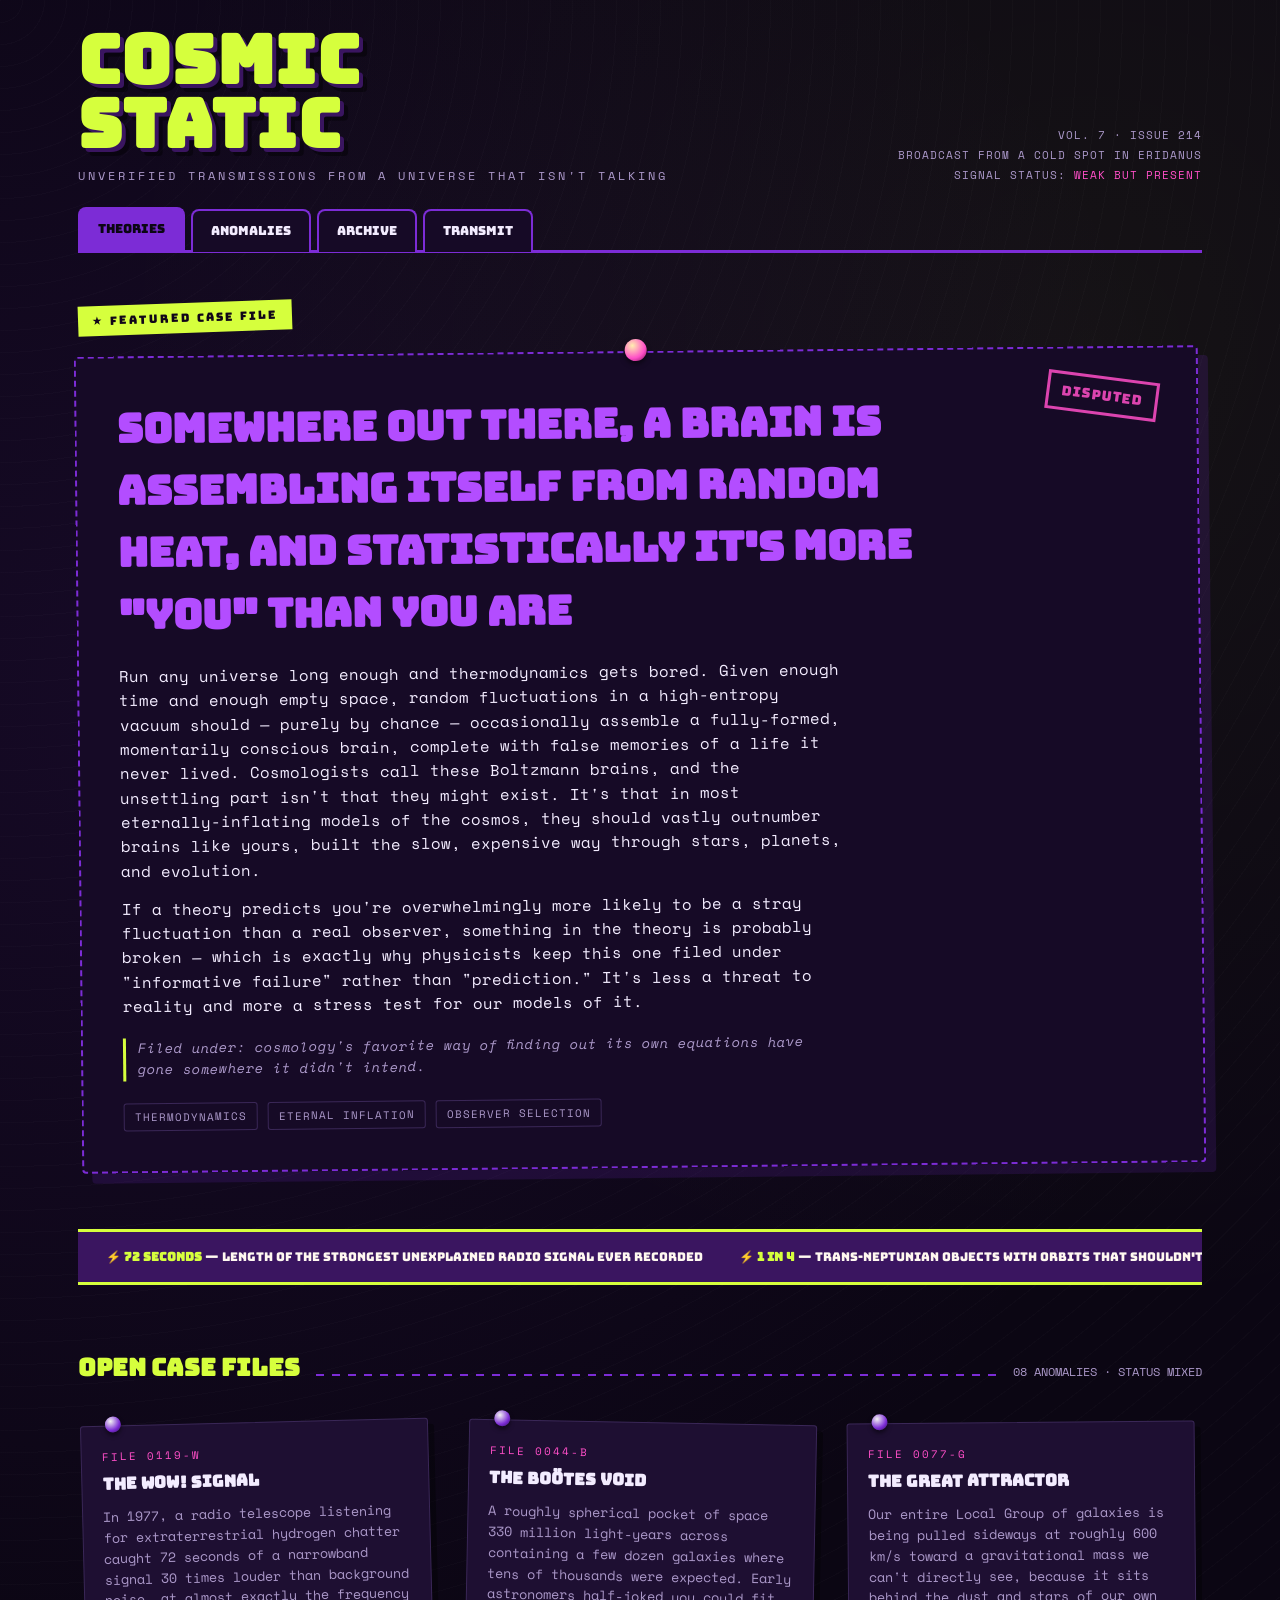
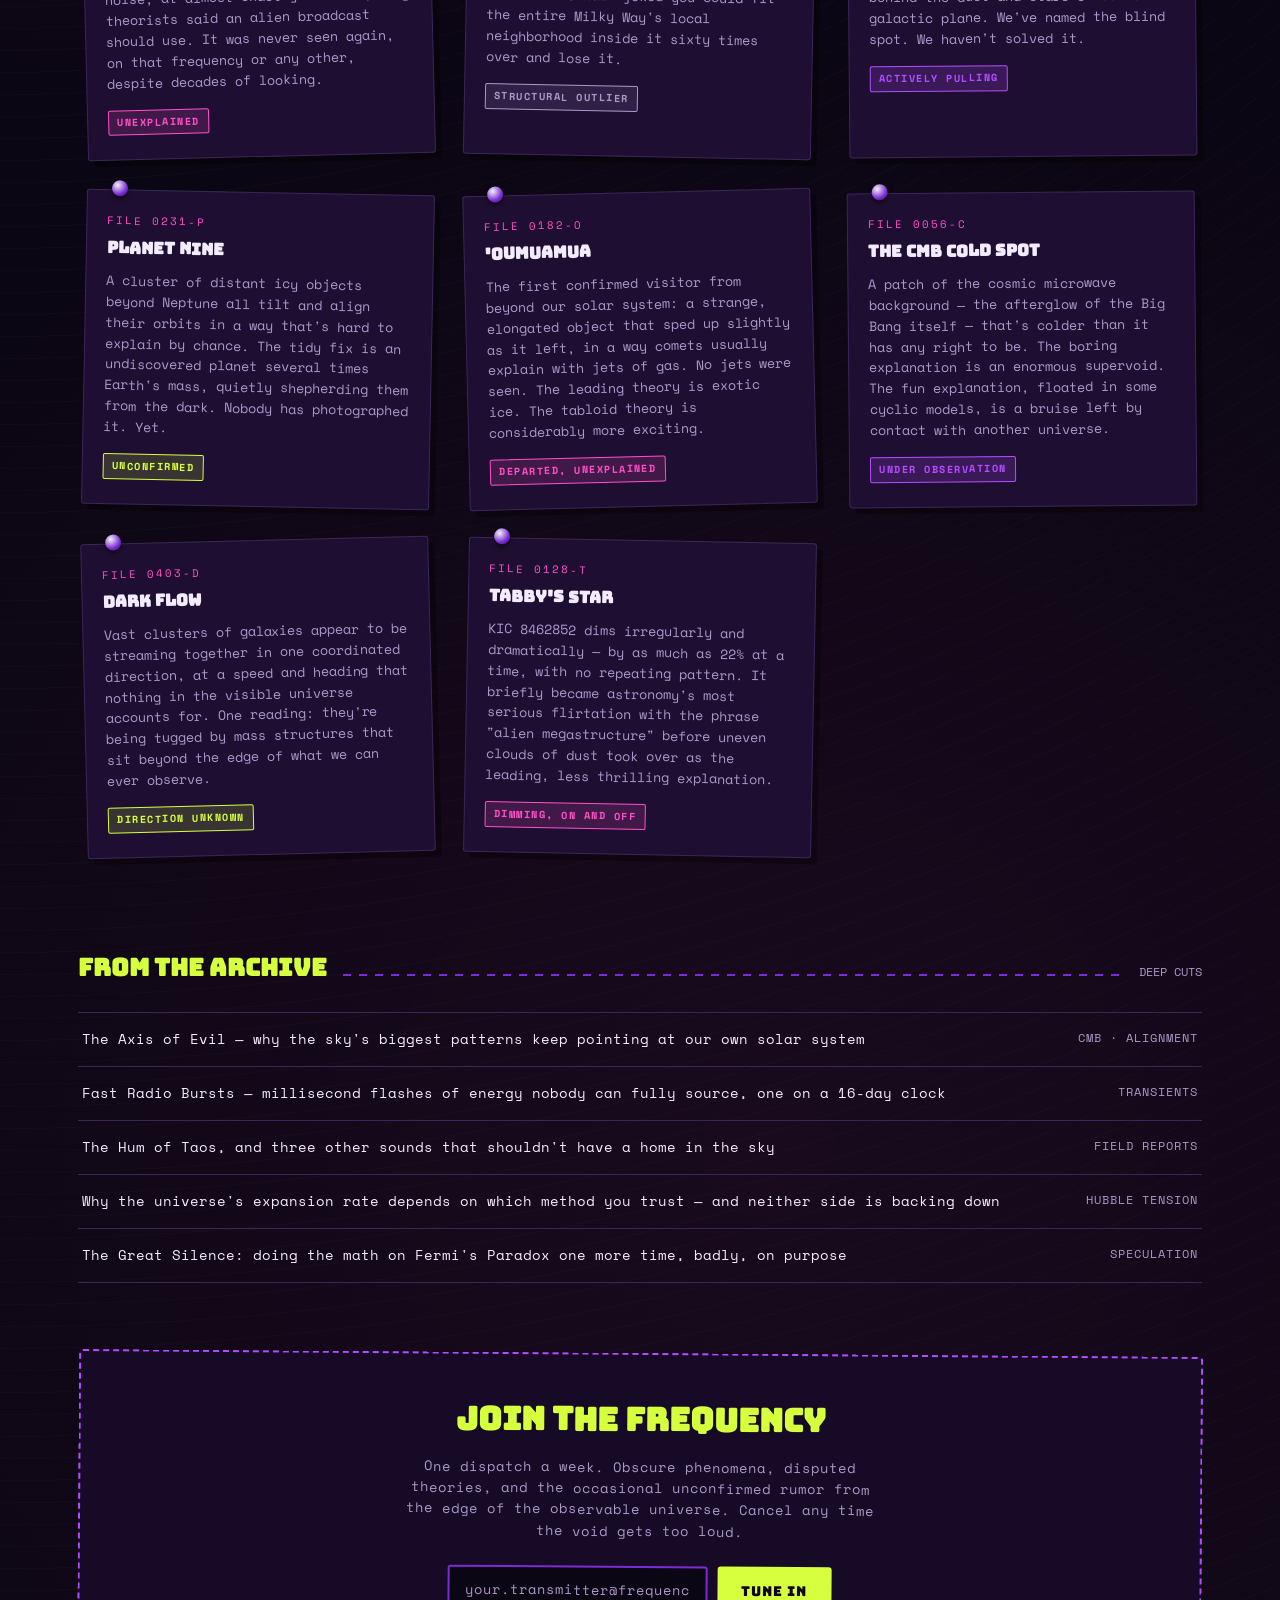
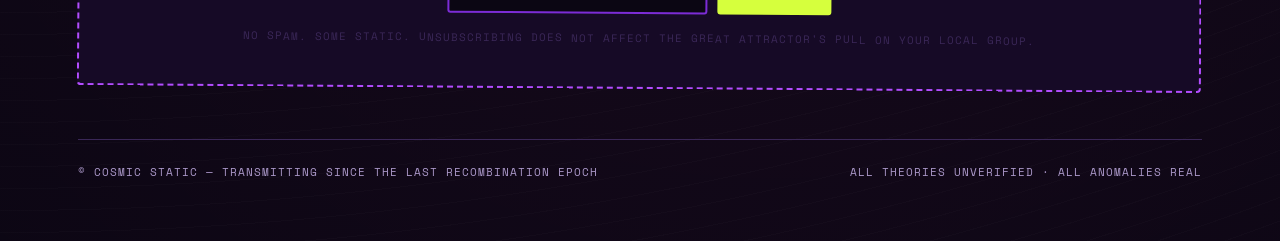
==== index.html @ b50a3d2d "Rename cosmic-static.html to index.html" ====
<!DOCTYPE html>
<html lang="en">
<head>
<meta charset="UTF-8">
<meta name="viewport" content="width=device-width, initial-scale=1.0">
<title>COSMIC STATIC — Unverified Transmissions From the Universe</title>
<link rel="preconnect" href="https://fonts.googleapis.com">
<link href="https://fonts.googleapis.com/css2?family=Bungee&family=Space+Mono:ital,wght@0,400;0,700;1,400&display=swap" rel="stylesheet">
<style>
  :root{
    --bg:        #0b0613;
    --bg-panel:  #160a26;
    --bg-panel2: #1e0f32;
    --purple-deep:  #3a1560;
    --purple:       #7c2cd6;
    --purple-bright:#c874ff;
    --violet:    #b34dff;
    --lime:      #d6ff3d;
    --pink:      #ff4fc8;
    --text:      #f3ecff;
    --muted:     #ab98c9;
    --line:      #3a2757;
  }

  *{ box-sizing:border-box; margin:0; padding:0; }

  body{
    background-color: var(--bg);
    background-image:
      radial-gradient(circle at 15% 20%, rgba(124,44,214,0.10), transparent 35%),
      radial-gradient(circle at 85% 10%, rgba(214,255,61,0.05), transparent 30%),
      radial-gradient(circle at 60% 80%, rgba(255,79,200,0.06), transparent 40%),
      repeating-radial-gradient(circle at 0 0, rgba(255,255,255,0.015) 0, rgba(255,255,255,0.015) 1px, transparent 1px, transparent 22px);
    color: var(--text);
    font-family:'Space Mono', monospace;
    line-height:1.55;
    padding-bottom: 60px;
  }

  a{ color:inherit; }

  .wrap{
    max-width:1180px;
    margin:0 auto;
    padding:0 28px;
  }

  /* ===== MASTHEAD ===== */
  header.masthead{
    border-bottom: 3px solid var(--purple);
    padding: 28px 0 0 0;
    position:relative;
  }
  .masthead-inner{
    display:flex;
    justify-content:space-between;
    align-items:flex-end;
    flex-wrap:wrap;
    gap:16px;
    padding-bottom:22px;
  }
  .logo-block h1{
    font-family:'Bungee', sans-serif;
    font-size: clamp(2.4rem, 6vw, 4.2rem);
    letter-spacing:1px;
    color: var(--lime);
    text-shadow: 4px 4px 0 var(--purple-deep), 8px 8px 0 rgba(0,0,0,0.4);
    line-height:0.95;
  }
  .logo-block .sub{
    margin-top:10px;
    color: var(--muted);
    font-size:0.78rem;
    letter-spacing:3px;
    text-transform:uppercase;
  }
  .masthead-meta{
    text-align:right;
    font-size:0.7rem;
    color: var(--muted);
    letter-spacing:1px;
    line-height:1.8;
  }
  .masthead-meta .blink-free{
    color: var(--pink);
  }

  nav.tabs{
    display:flex;
    gap:6px;
    flex-wrap:wrap;
  }
  nav.tabs a{
    font-family:'Bungee', sans-serif;
    font-size:0.78rem;
    text-decoration:none;
    color: var(--text);
    background: var(--bg-panel);
    border: 2px solid var(--purple);
    border-bottom:none;
    padding:10px 18px 12px 18px;
    border-radius: 8px 8px 0 0;
    transform: translateY(2px);
  }
  nav.tabs a:first-child{
    background: var(--purple);
    color: var(--bg);
    transform: translateY(0);
  }
  nav.tabs a:hover{
    background: var(--purple-deep);
    color: var(--lime);
  }

  /* ===== HERO / FEATURED CASE FILE ===== */
  section.hero{
    margin-top:50px;
    position:relative;
  }
  .hero-label{
    display:inline-block;
    font-family:'Bungee', sans-serif;
    font-size:0.72rem;
    letter-spacing:2px;
    background: var(--lime);
    color: #100519;
    padding:6px 14px;
    transform: rotate(-2deg);
    margin-bottom:18px;
  }

  .hero-card{
    background: var(--bg-panel);
    border: 2px dashed var(--purple);
    border-radius: 4px;
    padding: 40px;
    position:relative;
    transform: rotate(-0.6deg);
    box-shadow: 10px 10px 0 rgba(124,44,214,0.15);
  }
  .hero-card::before{
    content:"";
    position:absolute;
    top:-14px; left:50%;
    transform:translateX(-50%);
    width:22px; height:22px;
    background: radial-gradient(circle at 35% 30%, #ffefb0, var(--pink) 60%, #7a0f4f 100%);
    border-radius:50%;
    box-shadow: 0 3px 5px rgba(0,0,0,0.5);
  }
  .stamp{
    position:absolute;
    top:28px; right:38px;
    font-family:'Bungee', sans-serif;
    font-size:0.85rem;
    color: var(--pink);
    border: 3px solid var(--pink);
    padding: 6px 12px;
    transform: rotate(8deg);
    letter-spacing:1px;
    opacity:0.85;
  }
  .hero-card h2{
    font-family:'Bungee', sans-serif;
    font-size: clamp(1.6rem, 3.4vw, 2.5rem);
    color: var(--violet);
    max-width: 80%;
    margin-bottom:18px;
  }
  .hero-card p{
    color: var(--text);
    max-width: 720px;
    font-size:0.98rem;
    margin-bottom:14px;
  }
  .hero-card p.dossier-note{
    color: var(--muted);
    font-style: italic;
    font-size:0.85rem;
    border-left: 3px solid var(--lime);
    padding-left:12px;
    margin-top:20px;
  }
  .hero-tags{
    margin-top:22px;
    display:flex;
    gap:10px;
    flex-wrap:wrap;
  }
  .tag{
    font-size:0.68rem;
    letter-spacing:1px;
    padding:5px 10px;
    border:1px solid var(--line);
    color: var(--muted);
    border-radius:3px;
  }

  /* ===== SECTION HEADS ===== */
  .section-head{
    display:flex;
    align-items:baseline;
    gap:16px;
    margin: 64px 0 26px 0;
  }
  .section-head h3{
    font-family:'Bungee', sans-serif;
    font-size:1.5rem;
    color: var(--lime);
  }
  .section-head .rule{
    flex:1;
    height:2px;
    background: repeating-linear-gradient(90deg, var(--purple), var(--purple) 8px, transparent 8px, transparent 16px);
  }
  .section-head span.count{
    color: var(--muted);
    font-size:0.75rem;
  }

  /* ===== CORKBOARD GRID ===== */
  .board{
    display:grid;
    grid-template-columns: repeat(auto-fill, minmax(260px, 1fr));
    gap: 34px;
    padding: 10px 6px 30px 6px;
  }

  .card{
    background: var(--bg-panel2);
    border: 1px solid var(--line);
    border-radius:3px;
    padding: 22px 20px 24px 20px;
    position:relative;
    box-shadow: 6px 6px 0 rgba(0,0,0,0.35);
  }
  .card:nth-child(odd){  transform: rotate(-1.4deg); }
  .card:nth-child(even){ transform: rotate(1.1deg); }
  .card:nth-child(3n){   transform: rotate(-0.5deg); }

  .card::before{
    content:"";
    position:absolute;
    top:-10px; left:24px;
    width:16px; height:16px;
    border-radius:50%;
    background: radial-gradient(circle at 35% 30%, #f2f2f2, var(--purple) 60%, #2a0e4c 100%);
    box-shadow: 0 3px 4px rgba(0,0,0,0.5);
  }
  .card .file-no{
    font-size:0.68rem;
    color: var(--pink);
    letter-spacing:2px;
    margin-bottom:8px;
  }
  .card h4{
    font-family:'Bungee', sans-serif;
    font-size:1.02rem;
    color: var(--text);
    margin-bottom:12px;
    line-height:1.3;
  }
  .card p{
    font-size:0.84rem;
    color: var(--muted);
    margin-bottom:14px;
  }
  .status{
    display:inline-block;
    font-size:0.64rem;
    letter-spacing:1.5px;
    padding:4px 8px;
    border-radius:2px;
    font-weight:bold;
  }
  .status.unresolved{ background: rgba(214,255,61,0.15); color: var(--lime); border:1px solid var(--lime); }
  .status.disputed{   background: rgba(255,79,200,0.15); color: var(--pink); border:1px solid var(--pink); }
  .status.active{     background: rgba(179,77,255,0.18); color: var(--violet); border:1px solid var(--violet); }
  .status.classified{ background: rgba(171,152,201,0.12); color: var(--muted); border:1px solid var(--muted); }

  /* ===== STATIC STRIP ===== */
  .static-strip{
    margin-top:60px;
    background: var(--purple-deep);
    border-top: 3px solid var(--lime);
    border-bottom: 3px solid var(--lime);
    padding: 16px 0;
    overflow-x:auto;
  }
  .static-strip .strip-inner{
    display:flex;
    gap:36px;
    font-family:'Bungee', sans-serif;
    font-size:0.75rem;
    color: var(--bg);
    white-space:nowrap;
    padding:0 28px;
  }
  .static-strip .strip-inner span{
    color: #fff8f0;
  }
  .static-strip .strip-inner b{ color: var(--lime); }

  /* ===== ARCHIVE / TICKER LIST ===== */
  .archive-list{
    margin-top:10px;
    border-top:1px solid var(--line);
  }
  .archive-row{
    display:flex;
    justify-content:space-between;
    gap:20px;
    padding:16px 4px;
    border-bottom:1px solid var(--line);
    font-size:0.85rem;
  }
  .archive-row .a-title{ color: var(--text); }
  .archive-row .a-tag{ color: var(--muted); font-size:0.72rem; letter-spacing:1px; white-space:nowrap; }

  /* ===== SUBSCRIBE / FOOTER ===== */
  .subscribe{
    margin-top: 70px;
    background: var(--bg-panel);
    border: 2px dashed var(--violet);
    border-radius:4px;
    padding: 40px;
    text-align:center;
    transform: rotate(0.4deg);
  }
  .subscribe h3{
    font-family:'Bungee', sans-serif;
    font-size: clamp(1.3rem, 3vw, 2rem);
    color: var(--lime);
    margin-bottom:12px;
  }
  .subscribe p{
    color: var(--muted);
    max-width:480px;
    margin: 0 auto 24px auto;
    font-size:0.86rem;
  }
  .subscribe form{
    display:flex;
    justify-content:center;
    gap:10px;
    flex-wrap:wrap;
  }
  .subscribe input[type=email]{
    background: var(--bg);
    border: 2px solid var(--purple);
    color: var(--text);
    padding: 12px 16px;
    font-family:'Space Mono', monospace;
    font-size:0.85rem;
    border-radius:3px;
    min-width:260px;
  }
  .subscribe input[type=email]::placeholder{ color: var(--muted); }
  .subscribe button{
    font-family:'Bungee', sans-serif;
    background: var(--lime);
    color: #100519;
    border: none;
    padding: 12px 24px;
    font-size:0.85rem;
    border-radius:3px;
    cursor:pointer;
    letter-spacing:1px;
  }
  .subscribe button:hover{ background: var(--pink); color:#fff; }
  .fine-print{
    margin-top:16px;
    font-size:0.68rem;
    color: var(--line);
    letter-spacing:1px;
  }

  footer{
    margin-top:50px;
    padding-top:24px;
    border-top:1px solid var(--line);
    display:flex;
    justify-content:space-between;
    flex-wrap:wrap;
    gap:12px;
    font-size:0.68rem;
    color: var(--muted);
    letter-spacing:1px;
  }

  @media (max-width:600px){
    .hero-card{ padding:26px; }
    .hero-card h2{ max-width:100%; }
    .stamp{ position:static; display:inline-block; margin-bottom:16px; transform:rotate(-3deg); }
  }
</style>
</head>
<body>

<div class="wrap">

  <header class="masthead">
    <div class="masthead-inner">
      <div class="logo-block">
        <h1>COSMIC<br>STATIC</h1>
        <div class="sub">Unverified transmissions from a universe that isn't talking</div>
      </div>
      <div class="masthead-meta">
        VOL. 7 · ISSUE 214<br>
        BROADCAST FROM A COLD SPOT IN ERIDANUS<br>
        SIGNAL STATUS: <span class="blink-free">WEAK BUT PRESENT</span>
      </div>
    </div>
    <nav class="tabs">
      <a href="#">THEORIES</a>
      <a href="#anomalies">ANOMALIES</a>
      <a href="#archive">ARCHIVE</a>
      <a href="#transmit">TRANSMIT</a>
    </nav>
  </header>

  <section class="hero">
    <div class="hero-label">★ FEATURED CASE FILE</div>
    <div class="hero-card">
      <div class="stamp">DISPUTED</div>
      <h2>Somewhere Out There, a Brain Is Assembling Itself From Random Heat, and Statistically It's More "You" Than You Are</h2>
      <p>
        Run any universe long enough and thermodynamics gets bored. Given enough time and enough empty space, random fluctuations
        in a high-entropy vacuum should — purely by chance — occasionally assemble a fully-formed, momentarily conscious brain,
        complete with false memories of a life it never lived. Cosmologists call these Boltzmann brains, and the unsettling part
        isn't that they might exist. It's that in most eternally-inflating models of the cosmos, they should vastly outnumber
        brains like yours, built the slow, expensive way through stars, planets, and evolution.
      </p>
      <p>
        If a theory predicts you're overwhelmingly more likely to be a stray fluctuation than a real observer, something in the
        theory is probably broken — which is exactly why physicists keep this one filed under "informative failure" rather than
        "prediction." It's less a threat to reality and more a stress test for our models of it.
      </p>
      <p class="dossier-note">Filed under: cosmology's favorite way of finding out its own equations have gone somewhere it didn't intend.</p>
      <div class="hero-tags">
        <span class="tag">THERMODYNAMICS</span>
        <span class="tag">ETERNAL INFLATION</span>
        <span class="tag">OBSERVER SELECTION</span>
      </div>
    </div>
  </section>

  <div class="static-strip">
    <div class="strip-inner">
      <span>⚡ <b>72 SECONDS</b> — length of the strongest unexplained radio signal ever recorded</span>
      <span>⚡ <b>1 IN 4</b> — trans-Neptunian objects with orbits that shouldn't line up, but do</span>
      <span>⚡ <b>16 DAYS</b> — the cycle on which one fast radio burst source keeps clearing its throat</span>
      <span>⚡ <b>330M LY</b> — width of the emptiest place we've ever mapped</span>
      <span>⚡ <b>22%</b> — how much one star's light vanished, with no agreed-upon reason</span>
    </div>
  </div>

  <section id="anomalies">
    <div class="section-head">
      <h3>OPEN CASE FILES</h3>
      <div class="rule"></div>
      <span class="count">08 ANOMALIES · STATUS MIXED</span>
    </div>

    <div class="board">

      <div class="card">
        <div class="file-no">FILE 0119-W</div>
        <h4>The Wow! Signal</h4>
        <p>In 1977, a radio telescope listening for extraterrestrial hydrogen chatter caught 72 seconds of a narrowband
        signal 30 times louder than background noise, at almost exactly the frequency theorists said an alien broadcast
        should use. It was never seen again, on that frequency or any other, despite decades of looking.</p>
        <span class="status disputed">UNEXPLAINED</span>
      </div>

      <div class="card">
        <div class="file-no">FILE 0044-B</div>
        <h4>The Boötes Void</h4>
        <p>A roughly spherical pocket of space 330 million light-years across containing a few dozen galaxies where
        tens of thousands were expected. Early astronomers half-joked you could fit the entire Milky Way's local
        neighborhood inside it sixty times over and lose it.</p>
        <span class="status classified">STRUCTURAL OUTLIER</span>
      </div>

      <div class="card">
        <div class="file-no">FILE 0077-G</div>
        <h4>The Great Attractor</h4>
        <p>Our entire Local Group of galaxies is being pulled sideways at roughly 600 km/s toward a gravitational mass
        we can't directly see, because it sits behind the dust and stars of our own galactic plane. We've named the
        blind spot. We haven't solved it.</p>
        <span class="status active">ACTIVELY PULLING</span>
      </div>

      <div class="card">
        <div class="file-no">FILE 0231-P</div>
        <h4>Planet Nine</h4>
        <p>A cluster of distant icy objects beyond Neptune all tilt and align their orbits in a way that's hard to explain
        by chance. The tidy fix is an undiscovered planet several times Earth's mass, quietly shepherding them from the
        dark. Nobody has photographed it. Yet.</p>
        <span class="status unresolved">UNCONFIRMED</span>
      </div>

      <div class="card">
        <div class="file-no">FILE 0182-O</div>
        <h4>'Oumuamua</h4>
        <p>The first confirmed visitor from beyond our solar system: a strange, elongated object that sped up slightly
        as it left, in a way comets usually explain with jets of gas. No jets were seen. The leading theory is exotic ice.
        The tabloid theory is considerably more exciting.</p>
        <span class="status disputed">DEPARTED, UNEXPLAINED</span>
      </div>

      <div class="card">
        <div class="file-no">FILE 0056-C</div>
        <h4>The CMB Cold Spot</h4>
        <p>A patch of the cosmic microwave background — the afterglow of the Big Bang itself — that's colder than it has
        any right to be. The boring explanation is an enormous supervoid. The fun explanation, floated in some cyclic
        models, is a bruise left by contact with another universe.</p>
        <span class="status active">UNDER OBSERVATION</span>
      </div>

      <div class="card">
        <div class="file-no">FILE 0403-D</div>
        <h4>Dark Flow</h4>
        <p>Vast clusters of galaxies appear to be streaming together in one coordinated direction, at a speed and heading
        that nothing in the visible universe accounts for. One reading: they're being tugged by mass structures that sit
        beyond the edge of what we can ever observe.</p>
        <span class="status unresolved">DIRECTION UNKNOWN</span>
      </div>

      <div class="card">
        <div class="file-no">FILE 0128-T</div>
        <h4>Tabby's Star</h4>
        <p>KIC 8462852 dims irregularly and dramatically — by as much as 22% at a time, with no repeating pattern. It briefly
        became astronomy's most serious flirtation with the phrase "alien megastructure" before uneven clouds of dust took
        over as the leading, less thrilling explanation.</p>
        <span class="status disputed">DIMMING, ON AND OFF</span>
      </div>

    </div>
  </section>

  <section id="archive">
    <div class="section-head">
      <h3>FROM THE ARCHIVE</h3>
      <div class="rule"></div>
      <span class="count">DEEP CUTS</span>
    </div>
    <div class="archive-list">
      <div class="archive-row">
        <span class="a-title">The Axis of Evil — why the sky's biggest patterns keep pointing at our own solar system</span>
        <span class="a-tag">CMB · ALIGNMENT</span>
      </div>
      <div class="archive-row">
        <span class="a-title">Fast Radio Bursts — millisecond flashes of energy nobody can fully source, one on a 16-day clock</span>
        <span class="a-tag">TRANSIENTS</span>
      </div>
      <div class="archive-row">
        <span class="a-title">The Hum of Taos, and three other sounds that shouldn't have a home in the sky</span>
        <span class="a-tag">FIELD REPORTS</span>
      </div>
      <div class="archive-row">
        <span class="a-title">Why the universe's expansion rate depends on which method you trust — and neither side is backing down</span>
        <span class="a-tag">HUBBLE TENSION</span>
      </div>
      <div class="archive-row">
        <span class="a-title">The Great Silence: doing the math on Fermi's Paradox one more time, badly, on purpose</span>
        <span class="a-tag">SPECULATION</span>
      </div>
    </div>
  </section>

  <section id="transmit" class="subscribe">
    <h3>JOIN THE FREQUENCY</h3>
    <p>One dispatch a week. Obscure phenomena, disputed theories, and the occasional unconfirmed rumor from the edge
    of the observable universe. Cancel any time the void gets too loud.</p>
    <form onsubmit="return false;">
      <input type="email" placeholder="your.transmitter@frequency.com" required>
      <button type="submit">TUNE IN</button>
    </form>
    <div class="fine-print">NO SPAM. SOME STATIC. UNSUBSCRIBING DOES NOT AFFECT THE GREAT ATTRACTOR'S PULL ON YOUR LOCAL GROUP.</div>
  </section>

  <footer>
    <span>© COSMIC STATIC — TRANSMITTING SINCE THE LAST RECOMBINATION EPOCH</span>
    <span>ALL THEORIES UNVERIFIED · ALL ANOMALIES REAL</span>
  </footer>

</div>

</body>
</html>
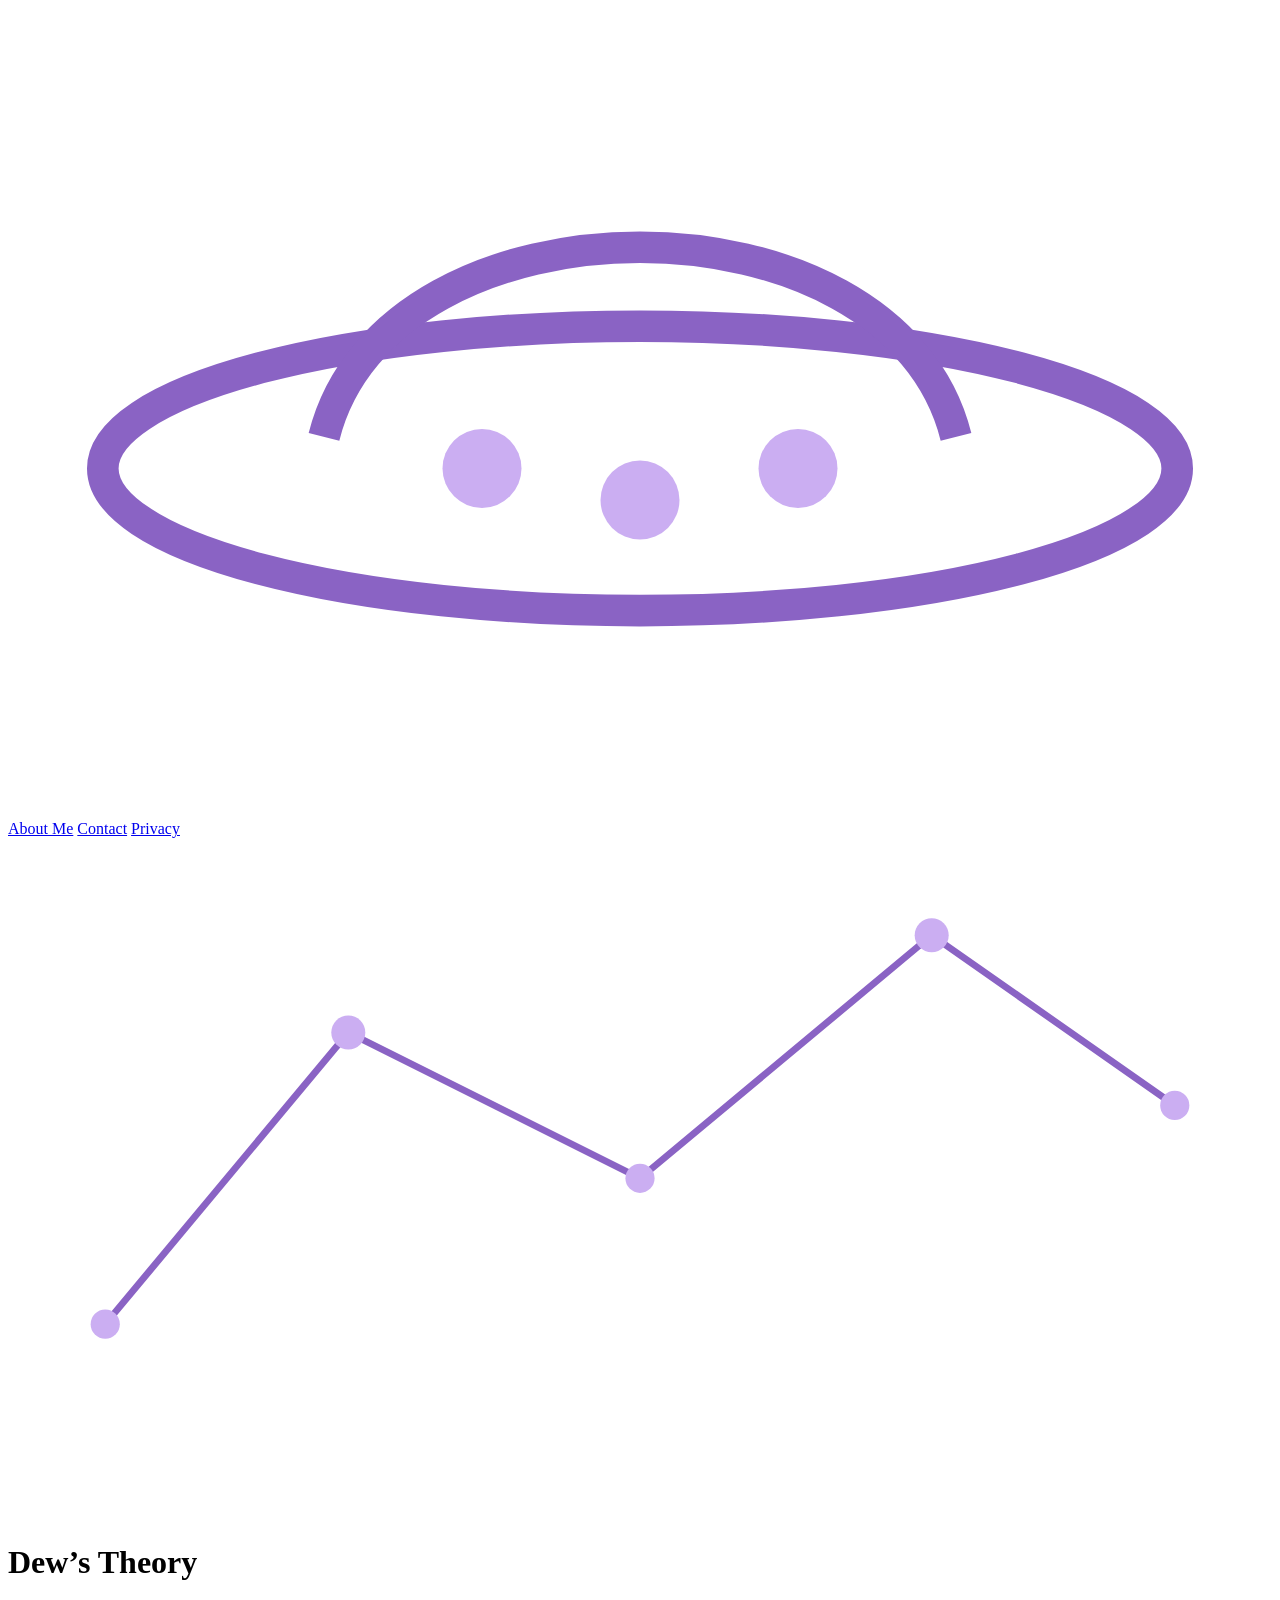
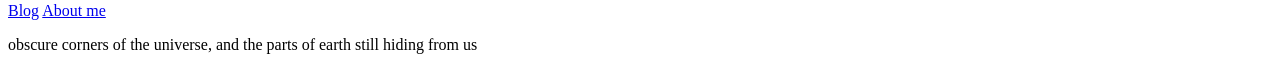
==== commit 87a8c5c1: "Add files via upload" ====
--- a/index.html
+++ b/index.html
@@ -3,589 +3,50 @@
 <head>
 <meta charset="UTF-8">
 <meta name="viewport" content="width=device-width, initial-scale=1.0">
-<title>COSMIC STATIC — Unverified Transmissions From the Universe</title>
-<link rel="preconnect" href="https://fonts.googleapis.com">
-<link href="https://fonts.googleapis.com/css2?family=Bungee&family=Space+Mono:ital,wght@0,400;0,700;1,400&display=swap" rel="stylesheet">
-<style>
-  :root{
-    --bg:        #0b0613;
-    --bg-panel:  #160a26;
-    --bg-panel2: #1e0f32;
-    --purple-deep:  #3a1560;
-    --purple:       #7c2cd6;
-    --purple-bright:#c874ff;
-    --violet:    #b34dff;
-    --lime:      #d6ff3d;
-    --pink:      #ff4fc8;
-    --text:      #f3ecff;
-    --muted:     #ab98c9;
-    --line:      #3a2757;
-  }
-
-  *{ box-sizing:border-box; margin:0; padding:0; }
-
-  body{
-    background-color: var(--bg);
-    background-image:
-      radial-gradient(circle at 15% 20%, rgba(124,44,214,0.10), transparent 35%),
-      radial-gradient(circle at 85% 10%, rgba(214,255,61,0.05), transparent 30%),
-      radial-gradient(circle at 60% 80%, rgba(255,79,200,0.06), transparent 40%),
-      repeating-radial-gradient(circle at 0 0, rgba(255,255,255,0.015) 0, rgba(255,255,255,0.015) 1px, transparent 1px, transparent 22px);
-    color: var(--text);
-    font-family:'Space Mono', monospace;
-    line-height:1.55;
-    padding-bottom: 60px;
-  }
-
-  a{ color:inherit; }
-
-  .wrap{
-    max-width:1180px;
-    margin:0 auto;
-    padding:0 28px;
-  }
-
-  /* ===== MASTHEAD ===== */
-  header.masthead{
-    border-bottom: 3px solid var(--purple);
-    padding: 28px 0 0 0;
-    position:relative;
-  }
-  .masthead-inner{
-    display:flex;
-    justify-content:space-between;
-    align-items:flex-end;
-    flex-wrap:wrap;
-    gap:16px;
-    padding-bottom:22px;
-  }
-  .logo-block h1{
-    font-family:'Bungee', sans-serif;
-    font-size: clamp(2.4rem, 6vw, 4.2rem);
-    letter-spacing:1px;
-    color: var(--lime);
-    text-shadow: 4px 4px 0 var(--purple-deep), 8px 8px 0 rgba(0,0,0,0.4);
-    line-height:0.95;
-  }
-  .logo-block .sub{
-    margin-top:10px;
-    color: var(--muted);
-    font-size:0.78rem;
-    letter-spacing:3px;
-    text-transform:uppercase;
-  }
-  .masthead-meta{
-    text-align:right;
-    font-size:0.7rem;
-    color: var(--muted);
-    letter-spacing:1px;
-    line-height:1.8;
-  }
-  .masthead-meta .blink-free{
-    color: var(--pink);
-  }
-
-  nav.tabs{
-    display:flex;
-    gap:6px;
-    flex-wrap:wrap;
-  }
-  nav.tabs a{
-    font-family:'Bungee', sans-serif;
-    font-size:0.78rem;
-    text-decoration:none;
-    color: var(--text);
-    background: var(--bg-panel);
-    border: 2px solid var(--purple);
-    border-bottom:none;
-    padding:10px 18px 12px 18px;
-    border-radius: 8px 8px 0 0;
-    transform: translateY(2px);
-  }
-  nav.tabs a:first-child{
-    background: var(--purple);
-    color: var(--bg);
-    transform: translateY(0);
-  }
-  nav.tabs a:hover{
-    background: var(--purple-deep);
-    color: var(--lime);
-  }
-
-  /* ===== HERO / FEATURED CASE FILE ===== */
-  section.hero{
-    margin-top:50px;
-    position:relative;
-  }
-  .hero-label{
-    display:inline-block;
-    font-family:'Bungee', sans-serif;
-    font-size:0.72rem;
-    letter-spacing:2px;
-    background: var(--lime);
-    color: #100519;
-    padding:6px 14px;
-    transform: rotate(-2deg);
-    margin-bottom:18px;
-  }
-
-  .hero-card{
-    background: var(--bg-panel);
-    border: 2px dashed var(--purple);
-    border-radius: 4px;
-    padding: 40px;
-    position:relative;
-    transform: rotate(-0.6deg);
-    box-shadow: 10px 10px 0 rgba(124,44,214,0.15);
-  }
-  .hero-card::before{
-    content:"";
-    position:absolute;
-    top:-14px; left:50%;
-    transform:translateX(-50%);
-    width:22px; height:22px;
-    background: radial-gradient(circle at 35% 30%, #ffefb0, var(--pink) 60%, #7a0f4f 100%);
-    border-radius:50%;
-    box-shadow: 0 3px 5px rgba(0,0,0,0.5);
-  }
-  .stamp{
-    position:absolute;
-    top:28px; right:38px;
-    font-family:'Bungee', sans-serif;
-    font-size:0.85rem;
-    color: var(--pink);
-    border: 3px solid var(--pink);
-    padding: 6px 12px;
-    transform: rotate(8deg);
-    letter-spacing:1px;
-    opacity:0.85;
-  }
-  .hero-card h2{
-    font-family:'Bungee', sans-serif;
-    font-size: clamp(1.6rem, 3.4vw, 2.5rem);
-    color: var(--violet);
-    max-width: 80%;
-    margin-bottom:18px;
-  }
-  .hero-card p{
-    color: var(--text);
-    max-width: 720px;
-    font-size:0.98rem;
-    margin-bottom:14px;
-  }
-  .hero-card p.dossier-note{
-    color: var(--muted);
-    font-style: italic;
-    font-size:0.85rem;
-    border-left: 3px solid var(--lime);
-    padding-left:12px;
-    margin-top:20px;
-  }
-  .hero-tags{
-    margin-top:22px;
-    display:flex;
-    gap:10px;
-    flex-wrap:wrap;
-  }
-  .tag{
-    font-size:0.68rem;
-    letter-spacing:1px;
-    padding:5px 10px;
-    border:1px solid var(--line);
-    color: var(--muted);
-    border-radius:3px;
-  }
-
-  /* ===== SECTION HEADS ===== */
-  .section-head{
-    display:flex;
-    align-items:baseline;
-    gap:16px;
-    margin: 64px 0 26px 0;
-  }
-  .section-head h3{
-    font-family:'Bungee', sans-serif;
-    font-size:1.5rem;
-    color: var(--lime);
-  }
-  .section-head .rule{
-    flex:1;
-    height:2px;
-    background: repeating-linear-gradient(90deg, var(--purple), var(--purple) 8px, transparent 8px, transparent 16px);
-  }
-  .section-head span.count{
-    color: var(--muted);
-    font-size:0.75rem;
-  }
-
-  /* ===== CORKBOARD GRID ===== */
-  .board{
-    display:grid;
-    grid-template-columns: repeat(auto-fill, minmax(260px, 1fr));
-    gap: 34px;
-    padding: 10px 6px 30px 6px;
-  }
-
-  .card{
-    background: var(--bg-panel2);
-    border: 1px solid var(--line);
-    border-radius:3px;
-    padding: 22px 20px 24px 20px;
-    position:relative;
-    box-shadow: 6px 6px 0 rgba(0,0,0,0.35);
-  }
-  .card:nth-child(odd){  transform: rotate(-1.4deg); }
-  .card:nth-child(even){ transform: rotate(1.1deg); }
-  .card:nth-child(3n){   transform: rotate(-0.5deg); }
-
-  .card::before{
-    content:"";
-    position:absolute;
-    top:-10px; left:24px;
-    width:16px; height:16px;
-    border-radius:50%;
-    background: radial-gradient(circle at 35% 30%, #f2f2f2, var(--purple) 60%, #2a0e4c 100%);
-    box-shadow: 0 3px 4px rgba(0,0,0,0.5);
-  }
-  .card .file-no{
-    font-size:0.68rem;
-    color: var(--pink);
-    letter-spacing:2px;
-    margin-bottom:8px;
-  }
-  .card h4{
-    font-family:'Bungee', sans-serif;
-    font-size:1.02rem;
-    color: var(--text);
-    margin-bottom:12px;
-    line-height:1.3;
-  }
-  .card p{
-    font-size:0.84rem;
-    color: var(--muted);
-    margin-bottom:14px;
-  }
-  .status{
-    display:inline-block;
-    font-size:0.64rem;
-    letter-spacing:1.5px;
-    padding:4px 8px;
-    border-radius:2px;
-    font-weight:bold;
-  }
-  .status.unresolved{ background: rgba(214,255,61,0.15); color: var(--lime); border:1px solid var(--lime); }
-  .status.disputed{   background: rgba(255,79,200,0.15); color: var(--pink); border:1px solid var(--pink); }
-  .status.active{     background: rgba(179,77,255,0.18); color: var(--violet); border:1px solid var(--violet); }
-  .status.classified{ background: rgba(171,152,201,0.12); color: var(--muted); border:1px solid var(--muted); }
-
-  /* ===== STATIC STRIP ===== */
-  .static-strip{
-    margin-top:60px;
-    background: var(--purple-deep);
-    border-top: 3px solid var(--lime);
-    border-bottom: 3px solid var(--lime);
-    padding: 16px 0;
-    overflow-x:auto;
-  }
-  .static-strip .strip-inner{
-    display:flex;
-    gap:36px;
-    font-family:'Bungee', sans-serif;
-    font-size:0.75rem;
-    color: var(--bg);
-    white-space:nowrap;
-    padding:0 28px;
-  }
-  .static-strip .strip-inner span{
-    color: #fff8f0;
-  }
-  .static-strip .strip-inner b{ color: var(--lime); }
-
-  /* ===== ARCHIVE / TICKER LIST ===== */
-  .archive-list{
-    margin-top:10px;
-    border-top:1px solid var(--line);
-  }
-  .archive-row{
-    display:flex;
-    justify-content:space-between;
-    gap:20px;
-    padding:16px 4px;
-    border-bottom:1px solid var(--line);
-    font-size:0.85rem;
-  }
-  .archive-row .a-title{ color: var(--text); }
-  .archive-row .a-tag{ color: var(--muted); font-size:0.72rem; letter-spacing:1px; white-space:nowrap; }
-
-  /* ===== SUBSCRIBE / FOOTER ===== */
-  .subscribe{
-    margin-top: 70px;
-    background: var(--bg-panel);
-    border: 2px dashed var(--violet);
-    border-radius:4px;
-    padding: 40px;
-    text-align:center;
-    transform: rotate(0.4deg);
-  }
-  .subscribe h3{
-    font-family:'Bungee', sans-serif;
-    font-size: clamp(1.3rem, 3vw, 2rem);
-    color: var(--lime);
-    margin-bottom:12px;
-  }
-  .subscribe p{
-    color: var(--muted);
-    max-width:480px;
-    margin: 0 auto 24px auto;
-    font-size:0.86rem;
-  }
-  .subscribe form{
-    display:flex;
-    justify-content:center;
-    gap:10px;
-    flex-wrap:wrap;
-  }
-  .subscribe input[type=email]{
-    background: var(--bg);
-    border: 2px solid var(--purple);
-    color: var(--text);
-    padding: 12px 16px;
-    font-family:'Space Mono', monospace;
-    font-size:0.85rem;
-    border-radius:3px;
-    min-width:260px;
-  }
-  .subscribe input[type=email]::placeholder{ color: var(--muted); }
-  .subscribe button{
-    font-family:'Bungee', sans-serif;
-    background: var(--lime);
-    color: #100519;
-    border: none;
-    padding: 12px 24px;
-    font-size:0.85rem;
-    border-radius:3px;
-    cursor:pointer;
-    letter-spacing:1px;
-  }
-  .subscribe button:hover{ background: var(--pink); color:#fff; }
-  .fine-print{
-    margin-top:16px;
-    font-size:0.68rem;
-    color: var(--line);
-    letter-spacing:1px;
-  }
-
-  footer{
-    margin-top:50px;
-    padding-top:24px;
-    border-top:1px solid var(--line);
-    display:flex;
-    justify-content:space-between;
-    flex-wrap:wrap;
-    gap:12px;
-    font-size:0.68rem;
-    color: var(--muted);
-    letter-spacing:1px;
-  }
-
-  @media (max-width:600px){
-    .hero-card{ padding:26px; }
-    .hero-card h2{ max-width:100%; }
-    .stamp{ position:static; display:inline-block; margin-bottom:16px; transform:rotate(-3deg); }
-  }
-</style>
+<title>Dew's Theory</title>
+<meta name="description" content="Dew's Theory — obscure essays on the universe and the hidden corners of Earth.">
+<link rel="stylesheet" href="styles.css">
 </head>
 <body>
 
-<div class="wrap">
+  <div class="bg-art"><img src="bg-art.svg" alt="" role="presentation"></div>
+  <div class="bg-veil"></div>
+  <div id="stars"></div>
+  <div class="shooting-star" aria-hidden="true"></div>
+  <svg class="doodle-ufo" viewBox="0 0 80 50" fill="none" xmlns="http://www.w3.org/2000/svg" aria-hidden="true">
+    <ellipse cx="40" cy="28" rx="34" ry="9" stroke="#8a63c4" stroke-width="2"/>
+    <path d="M 20 26 C 24 10, 56 10, 60 26" stroke="#8a63c4" stroke-width="2" fill="none"/>
+    <circle cx="30" cy="28" r="2.5" fill="#cbaef2"/>
+    <circle cx="40" cy="30" r="2.5" fill="#cbaef2"/>
+    <circle cx="50" cy="28" r="2.5" fill="#cbaef2"/>
+  </svg>
 
-  <header class="masthead">
-    <div class="masthead-inner">
-      <div class="logo-block">
-        <h1>COSMIC<br>STATIC</h1>
-        <div class="sub">Unverified transmissions from a universe that isn't talking</div>
-      </div>
-      <div class="masthead-meta">
-        VOL. 7 · ISSUE 214<br>
-        BROADCAST FROM A COLD SPOT IN ERIDANUS<br>
-        SIGNAL STATUS: <span class="blink-free">WEAK BUT PRESENT</span>
-      </div>
-    </div>
-    <nav class="tabs">
-      <a href="#">THEORIES</a>
-      <a href="#anomalies">ANOMALIES</a>
-      <a href="#archive">ARCHIVE</a>
-      <a href="#transmit">TRANSMIT</a>
+  <nav class="utility-nav" aria-label="Utility">
+    <a href="about.html">About Me</a>
+    <a href="contact.html">Contact</a>
+    <a href="privacy.html">Privacy</a>
+  </nav>
+
+  <main class="hero">
+    <svg class="constellation" viewBox="0 0 260 140" fill="none" xmlns="http://www.w3.org/2000/svg" aria-hidden="true">
+      <path d="M 20 100 L 70 40 L 130 70 L 190 20 L 240 55" stroke="#8a63c4" stroke-width="1.4" stroke-linecap="round"/>
+      <circle cx="20" cy="100" r="3" fill="#cbaef2"/>
+      <circle cx="70" cy="40" r="3.5" fill="#cbaef2"/>
+      <circle cx="130" cy="70" r="3" fill="#cbaef2"/>
+      <circle cx="190" cy="20" r="3.5" fill="#cbaef2"/>
+      <circle cx="240" cy="55" r="3" fill="#cbaef2"/>
+    </svg>
+
+    <h1 class="wordmark">Dew&rsquo;s&nbsp;Theory</h1>
+
+    <nav class="hero-nav" aria-label="Primary">
+      <a href="blog.html">Blog</a>
+      <a href="about.html">About me</a>
     </nav>
-  </header>
 
-  <section class="hero">
-    <div class="hero-label">★ FEATURED CASE FILE</div>
-    <div class="hero-card">
-      <div class="stamp">DISPUTED</div>
-      <h2>Somewhere Out There, a Brain Is Assembling Itself From Random Heat, and Statistically It's More "You" Than You Are</h2>
-      <p>
-        Run any universe long enough and thermodynamics gets bored. Given enough time and enough empty space, random fluctuations
-        in a high-entropy vacuum should — purely by chance — occasionally assemble a fully-formed, momentarily conscious brain,
-        complete with false memories of a life it never lived. Cosmologists call these Boltzmann brains, and the unsettling part
-        isn't that they might exist. It's that in most eternally-inflating models of the cosmos, they should vastly outnumber
-        brains like yours, built the slow, expensive way through stars, planets, and evolution.
-      </p>
-      <p>
-        If a theory predicts you're overwhelmingly more likely to be a stray fluctuation than a real observer, something in the
-        theory is probably broken — which is exactly why physicists keep this one filed under "informative failure" rather than
-        "prediction." It's less a threat to reality and more a stress test for our models of it.
-      </p>
-      <p class="dossier-note">Filed under: cosmology's favorite way of finding out its own equations have gone somewhere it didn't intend.</p>
-      <div class="hero-tags">
-        <span class="tag">THERMODYNAMICS</span>
-        <span class="tag">ETERNAL INFLATION</span>
-        <span class="tag">OBSERVER SELECTION</span>
-      </div>
-    </div>
-  </section>
+    <p class="hero-tag">obscure corners of the universe, and the parts of earth still hiding from us</p>
+  </main>
 
-  <div class="static-strip">
-    <div class="strip-inner">
-      <span>⚡ <b>72 SECONDS</b> — length of the strongest unexplained radio signal ever recorded</span>
-      <span>⚡ <b>1 IN 4</b> — trans-Neptunian objects with orbits that shouldn't line up, but do</span>
-      <span>⚡ <b>16 DAYS</b> — the cycle on which one fast radio burst source keeps clearing its throat</span>
-      <span>⚡ <b>330M LY</b> — width of the emptiest place we've ever mapped</span>
-      <span>⚡ <b>22%</b> — how much one star's light vanished, with no agreed-upon reason</span>
-    </div>
-  </div>
-
-  <section id="anomalies">
-    <div class="section-head">
-      <h3>OPEN CASE FILES</h3>
-      <div class="rule"></div>
-      <span class="count">08 ANOMALIES · STATUS MIXED</span>
-    </div>
-
-    <div class="board">
-
-      <div class="card">
-        <div class="file-no">FILE 0119-W</div>
-        <h4>The Wow! Signal</h4>
-        <p>In 1977, a radio telescope listening for extraterrestrial hydrogen chatter caught 72 seconds of a narrowband
-        signal 30 times louder than background noise, at almost exactly the frequency theorists said an alien broadcast
-        should use. It was never seen again, on that frequency or any other, despite decades of looking.</p>
-        <span class="status disputed">UNEXPLAINED</span>
-      </div>
-
-      <div class="card">
-        <div class="file-no">FILE 0044-B</div>
-        <h4>The Boötes Void</h4>
-        <p>A roughly spherical pocket of space 330 million light-years across containing a few dozen galaxies where
-        tens of thousands were expected. Early astronomers half-joked you could fit the entire Milky Way's local
-        neighborhood inside it sixty times over and lose it.</p>
-        <span class="status classified">STRUCTURAL OUTLIER</span>
-      </div>
-
-      <div class="card">
-        <div class="file-no">FILE 0077-G</div>
-        <h4>The Great Attractor</h4>
-        <p>Our entire Local Group of galaxies is being pulled sideways at roughly 600 km/s toward a gravitational mass
-        we can't directly see, because it sits behind the dust and stars of our own galactic plane. We've named the
-        blind spot. We haven't solved it.</p>
-        <span class="status active">ACTIVELY PULLING</span>
-      </div>
-
-      <div class="card">
-        <div class="file-no">FILE 0231-P</div>
-        <h4>Planet Nine</h4>
-        <p>A cluster of distant icy objects beyond Neptune all tilt and align their orbits in a way that's hard to explain
-        by chance. The tidy fix is an undiscovered planet several times Earth's mass, quietly shepherding them from the
-        dark. Nobody has photographed it. Yet.</p>
-        <span class="status unresolved">UNCONFIRMED</span>
-      </div>
-
-      <div class="card">
-        <div class="file-no">FILE 0182-O</div>
-        <h4>'Oumuamua</h4>
-        <p>The first confirmed visitor from beyond our solar system: a strange, elongated object that sped up slightly
-        as it left, in a way comets usually explain with jets of gas. No jets were seen. The leading theory is exotic ice.
-        The tabloid theory is considerably more exciting.</p>
-        <span class="status disputed">DEPARTED, UNEXPLAINED</span>
-      </div>
-
-      <div class="card">
-        <div class="file-no">FILE 0056-C</div>
-        <h4>The CMB Cold Spot</h4>
-        <p>A patch of the cosmic microwave background — the afterglow of the Big Bang itself — that's colder than it has
-        any right to be. The boring explanation is an enormous supervoid. The fun explanation, floated in some cyclic
-        models, is a bruise left by contact with another universe.</p>
-        <span class="status active">UNDER OBSERVATION</span>
-      </div>
-
-      <div class="card">
-        <div class="file-no">FILE 0403-D</div>
-        <h4>Dark Flow</h4>
-        <p>Vast clusters of galaxies appear to be streaming together in one coordinated direction, at a speed and heading
-        that nothing in the visible universe accounts for. One reading: they're being tugged by mass structures that sit
-        beyond the edge of what we can ever observe.</p>
-        <span class="status unresolved">DIRECTION UNKNOWN</span>
-      </div>
-
-      <div class="card">
-        <div class="file-no">FILE 0128-T</div>
-        <h4>Tabby's Star</h4>
-        <p>KIC 8462852 dims irregularly and dramatically — by as much as 22% at a time, with no repeating pattern. It briefly
-        became astronomy's most serious flirtation with the phrase "alien megastructure" before uneven clouds of dust took
-        over as the leading, less thrilling explanation.</p>
-        <span class="status disputed">DIMMING, ON AND OFF</span>
-      </div>
-
-    </div>
-  </section>
-
-  <section id="archive">
-    <div class="section-head">
-      <h3>FROM THE ARCHIVE</h3>
-      <div class="rule"></div>
-      <span class="count">DEEP CUTS</span>
-    </div>
-    <div class="archive-list">
-      <div class="archive-row">
-        <span class="a-title">The Axis of Evil — why the sky's biggest patterns keep pointing at our own solar system</span>
-        <span class="a-tag">CMB · ALIGNMENT</span>
-      </div>
-      <div class="archive-row">
-        <span class="a-title">Fast Radio Bursts — millisecond flashes of energy nobody can fully source, one on a 16-day clock</span>
-        <span class="a-tag">TRANSIENTS</span>
-      </div>
-      <div class="archive-row">
-        <span class="a-title">The Hum of Taos, and three other sounds that shouldn't have a home in the sky</span>
-        <span class="a-tag">FIELD REPORTS</span>
-      </div>
-      <div class="archive-row">
-        <span class="a-title">Why the universe's expansion rate depends on which method you trust — and neither side is backing down</span>
-        <span class="a-tag">HUBBLE TENSION</span>
-      </div>
-      <div class="archive-row">
-        <span class="a-title">The Great Silence: doing the math on Fermi's Paradox one more time, badly, on purpose</span>
-        <span class="a-tag">SPECULATION</span>
-      </div>
-    </div>
-  </section>
-
-  <section id="transmit" class="subscribe">
-    <h3>JOIN THE FREQUENCY</h3>
-    <p>One dispatch a week. Obscure phenomena, disputed theories, and the occasional unconfirmed rumor from the edge
-    of the observable universe. Cancel any time the void gets too loud.</p>
-    <form onsubmit="return false;">
-      <input type="email" placeholder="your.transmitter@frequency.com" required>
-      <button type="submit">TUNE IN</button>
-    </form>
-    <div class="fine-print">NO SPAM. SOME STATIC. UNSUBSCRIBING DOES NOT AFFECT THE GREAT ATTRACTOR'S PULL ON YOUR LOCAL GROUP.</div>
-  </section>
-
-  <footer>
-    <span>© COSMIC STATIC — TRANSMITTING SINCE THE LAST RECOMBINATION EPOCH</span>
-    <span>ALL THEORIES UNVERIFIED · ALL ANOMALIES REAL</span>
-  </footer>
-
-</div>
-
+  <script src="script.js"></script>
 </body>
 </html>
